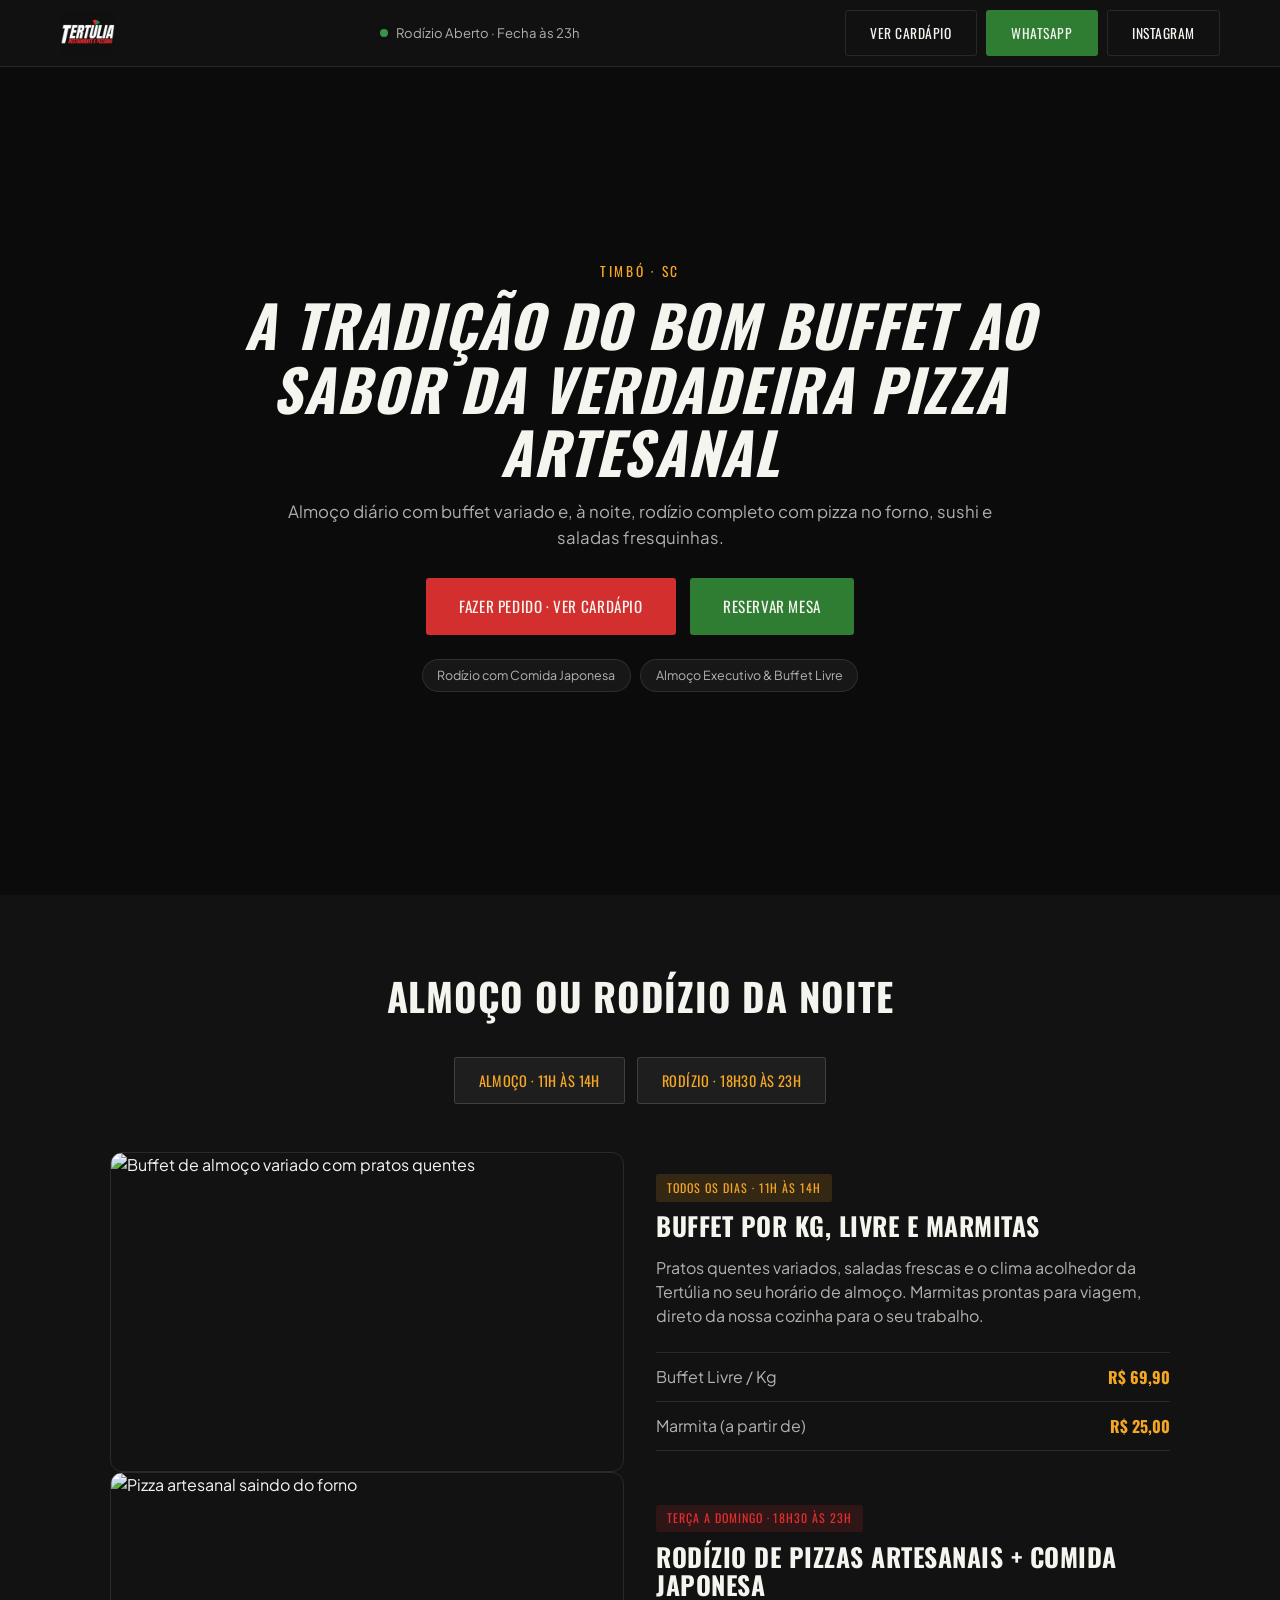
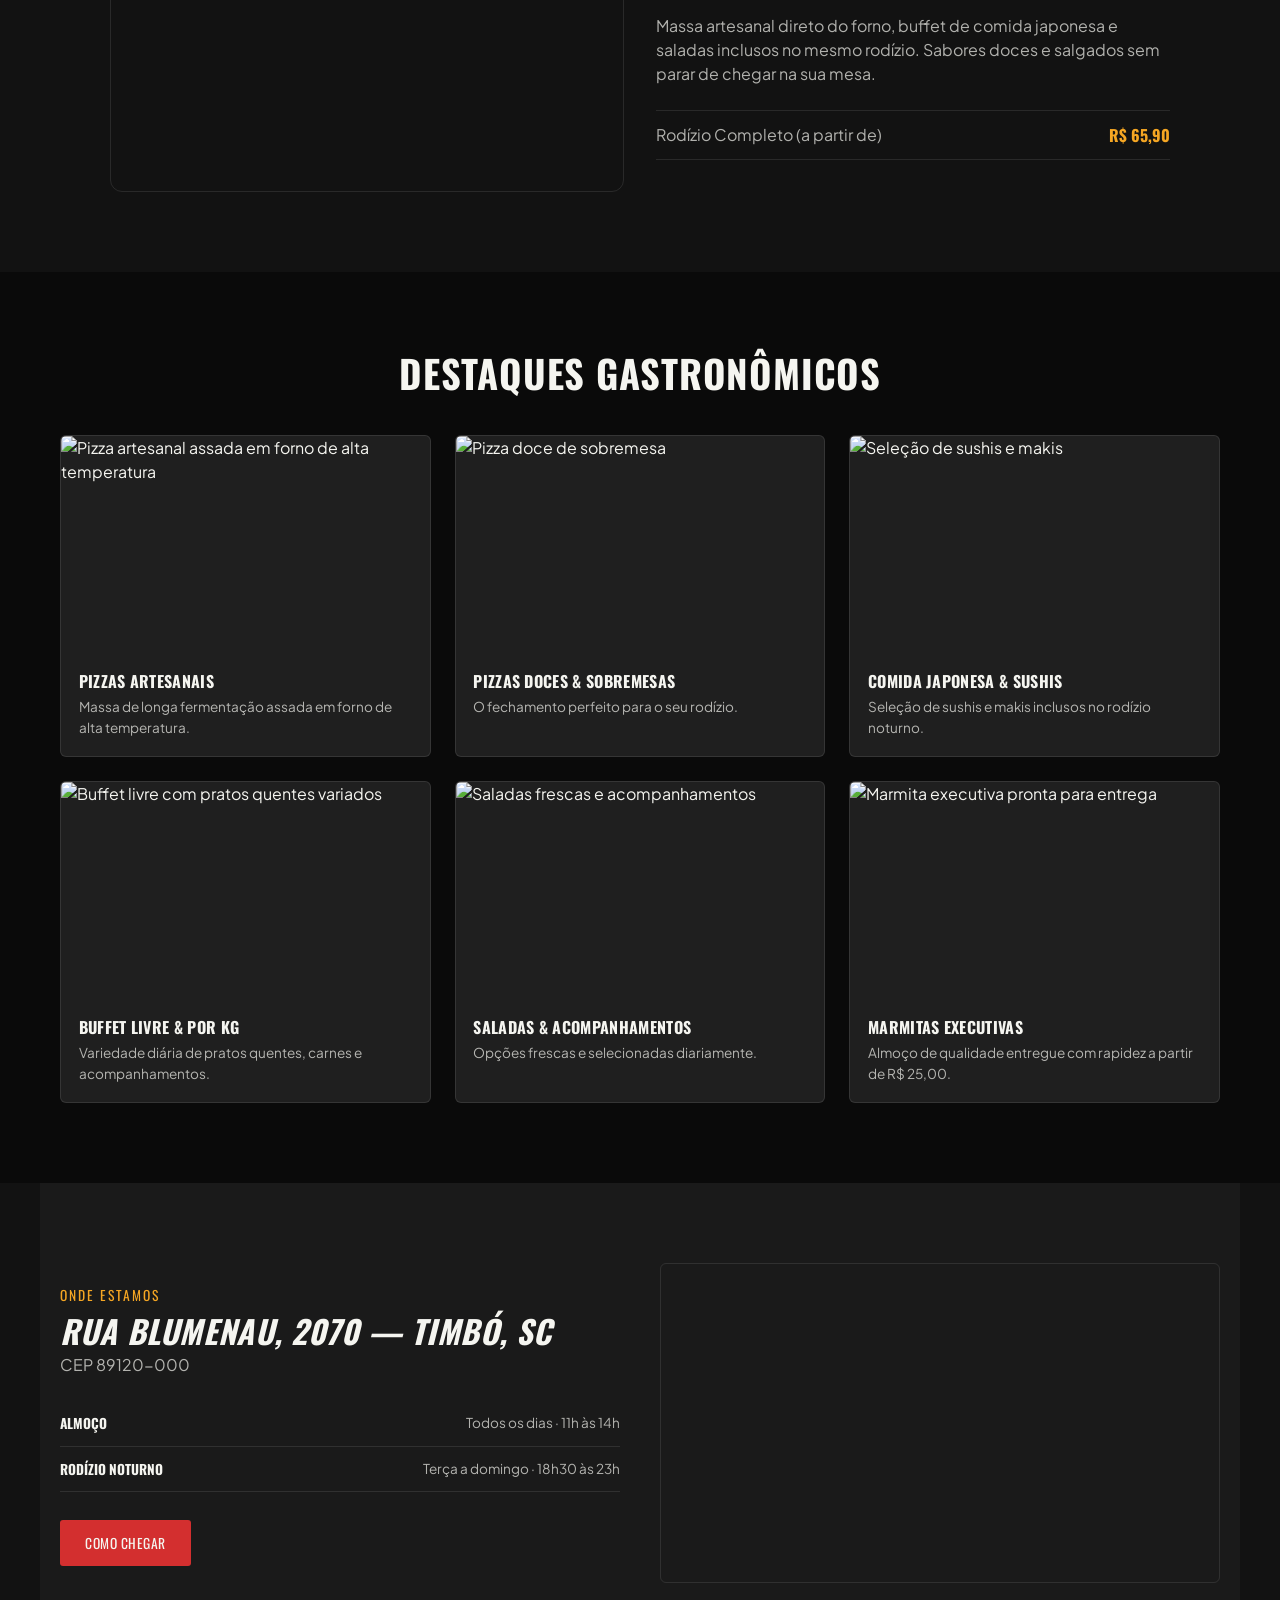
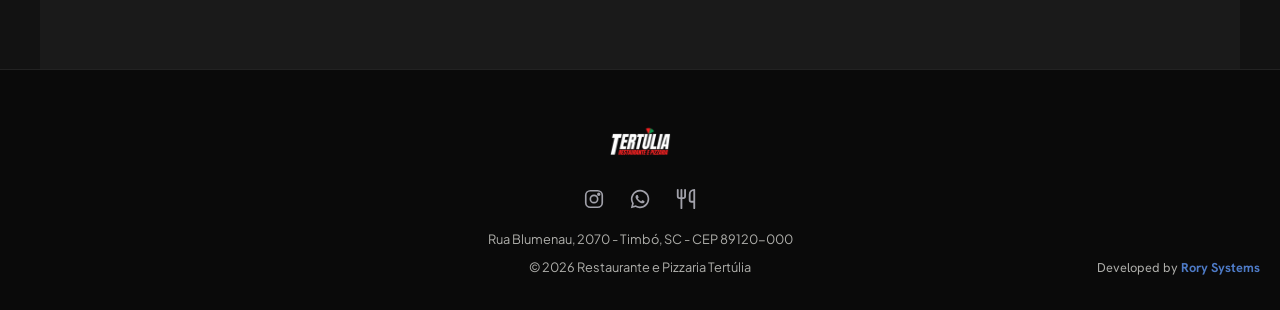
==== index.html @ 8b4a603d "Landing page Tertulia Restaurante e Pizzaria Site estatico (HTML/CSS/JS) com hero, secoes de almoco/" ====
<!DOCTYPE html>
<html lang="pt-BR">
<head>
<meta charset="UTF-8">
<meta name="viewport" content="width=device-width, initial-scale=1.0">
<title>Tertúlia Restaurante e Pizzaria — Timbó, SC</title>
<meta name="description" content="Almoço com buffet variado e rodízio de pizza artesanal com comida japonesa, em Timbó-SC. Peça pelo WhatsApp ou veja o cardápio digital.">
<link rel="preconnect" href="https://fonts.googleapis.com">
<link rel="preconnect" href="https://fonts.gstatic.com" crossorigin>
<link href="https://fonts.googleapis.com/css2?family=Oswald:wght@500;600;700&family=Plus+Jakarta+Sans:wght@400;500;600;700&family=Hanken+Grotesk:wght@500;700&display=swap" rel="stylesheet">
<link rel="stylesheet" href="styles.css">
</head>
<body>

<header class="site-header" id="topo">
  <div class="header-inner">
    <a href="#topo" class="logo-link">
      <img src="Screenshot_logo_baixa_resolucao.png" alt="Tertúlia Restaurante e Pizzaria" class="logo-img">
    </a>
    <div class="status-badge" id="statusBadge">
      <span class="status-dot" id="statusDot"></span>
      <span id="statusText">Verificando horário...</span>
    </div>
    <div class="header-actions">
      <a href="https://cardapio.link/pizzariaerestaurantetertulia" target="_blank" rel="noopener" class="btn btn-outline">Ver Cardápio</a>
      <a href="https://wa.me/554733828318?text=Ol%C3%A1!%20Quero%20fazer%20uma%20reserva%20na%20Tert%C3%BAlia." target="_blank" rel="noopener" class="btn btn-whatsapp">WhatsApp</a>
      <a href="https://www.instagram.com/restauranteepizzariatertulia/" target="_blank" rel="noopener" class="btn btn-outline">Instagram</a>
    </div>
  </div>
</header>

<main>

  <section class="hero">
    <div class="hero-overlay"></div>
    <div class="hero-content">
      <p class="hero-kicker">Timbó · SC</p>
      <h1>A tradição do bom buffet ao sabor da verdadeira pizza artesanal</h1>
      <p class="hero-subtitle">Almoço diário com buffet variado e, à noite, rodízio completo com pizza no forno, sushi e saladas fresquinhas.</p>
      <div class="hero-ctas">
        <a href="https://cardapio.link/pizzariaerestaurantetertulia" target="_blank" rel="noopener" class="btn btn-primary btn-lg">Fazer Pedido · Ver Cardápio</a>
        <a href="https://wa.me/554733828318?text=Ol%C3%A1!%20Quero%20reservar%20uma%20mesa%20na%20Tert%C3%BAlia." target="_blank" rel="noopener" class="btn btn-whatsapp btn-lg">Reservar Mesa</a>
      </div>
      <div class="hero-badges">
        <span class="floating-badge">Rodízio com Comida Japonesa</span>
        <span class="floating-badge">Almoço Executivo &amp; Buffet Livre</span>
      </div>
    </div>
  </section>

  <section class="experience reveal" id="experiencia">
    <div class="section-head">
      <h2>Almoço ou Rodízio da Noite</h2>
    </div>

    <div class="tabs">
      <span class="tab-pill">Almoço · 11h às 14h</span>
      <span class="tab-pill">Rodízio · 18h30 às 23h</span>
    </div>

    <div class="tab-panel" id="panel-dia">
      <div class="panel-media">
        <!-- Placeholder Unsplash — substituir por foto real do buffet do cliente -->
        <img src="https://images.unsplash.com/photo-1662982696492-057328dce48b?auto=format&fit=crop&w=1200&q=80" alt="Buffet de almoço variado com pratos quentes">
      </div>
      <div class="panel-text">
        <span class="tag tag-gold">Todos os dias · 11h às 14h</span>
        <h3>Buffet por Kg, Livre e Marmitas</h3>
        <p>Pratos quentes variados, saladas frescas e o clima acolhedor da Tertúlia no seu horário de almoço. Marmitas prontas para viagem, direto da nossa cozinha para o seu trabalho.</p>
        <ul class="price-list">
          <li><span>Buffet Livre / Kg</span><strong>R$ 69,90</strong></li>
          <li><span>Marmita (a partir de)</span><strong>R$ 25,00</strong></li>
        </ul>
      </div>
    </div>

    <div class="tab-panel" id="panel-noite">
      <div class="panel-media">
        <!-- Placeholder Unsplash — substituir por foto real do rodízio do cliente -->
        <img src="https://images.unsplash.com/photo-1513104890138-7c749659a591?auto=format&fit=crop&w=1200&q=80" alt="Pizza artesanal saindo do forno">
      </div>
      <div class="panel-text">
        <span class="tag tag-red">Terça a domingo · 18h30 às 23h</span>
        <h3>Rodízio de Pizzas Artesanais + Comida Japonesa</h3>
        <p>Massa artesanal direto do forno, buffet de comida japonesa e saladas inclusos no mesmo rodízio. Sabores doces e salgados sem parar de chegar na sua mesa.</p>
        <ul class="price-list">
          <li><span>Rodízio Completo (a partir de)</span><strong>R$ 65,90</strong></li>
        </ul>
      </div>
    </div>
  </section>

  <section class="showcase reveal" id="cardapio">
    <div class="section-head">
      <h2>Destaques Gastronômicos</h2>
    </div>
    <div class="showcase-grid">
      <article class="dish-card">
        <!-- Unsplash placeholder — trocar por foto real -->
        <img src="https://images.unsplash.com/photo-1513104890138-7c749659a591?q=80&w=800" alt="Pizza artesanal assada em forno de alta temperatura">
        <div class="dish-info">
          <h3>Pizzas Artesanais</h3>
          <p>Massa de longa fermentação assada em forno de alta temperatura.</p>
        </div>
      </article>
      <article class="dish-card">
        <!-- Unsplash placeholder — trocar por foto real -->
        <img src="https://images.unsplash.com/photo-1716237387665-85caef84051c?q=80&w=800" alt="Pizza doce de sobremesa">
        <div class="dish-info">
          <h3>Pizzas Doces &amp; Sobremesas</h3>
          <p>O fechamento perfeito para o seu rodízio.</p>
        </div>
      </article>
      <article class="dish-card">
        <!-- Unsplash placeholder — trocar por foto real -->
        <img src="https://images.unsplash.com/photo-1579871494447-9811cf80d66c?q=80&w=800" alt="Seleção de sushis e makis">
        <div class="dish-info">
          <h3>Comida Japonesa &amp; Sushis</h3>
          <p>Seleção de sushis e makis inclusos no rodízio noturno.</p>
        </div>
      </article>
      <article class="dish-card">
        <!-- Unsplash placeholder — trocar por foto real -->
        <img src="https://images.unsplash.com/photo-1662982696492-057328dce48b?q=80&w=800" alt="Buffet livre com pratos quentes variados">
        <div class="dish-info">
          <h3>Buffet Livre &amp; por Kg</h3>
          <p>Variedade diária de pratos quentes, carnes e acompanhamentos.</p>
        </div>
      </article>
      <article class="dish-card">
        <!-- Unsplash placeholder — trocar por foto real -->
        <img src="https://images.unsplash.com/photo-1512621776951-a57141f2eefd?q=80&w=800" alt="Saladas frescas e acompanhamentos">
        <div class="dish-info">
          <h3>Saladas &amp; Acompanhamentos</h3>
          <p>Opções frescas e selecionadas diariamente.</p>
        </div>
      </article>
      <article class="dish-card">
        <!-- Unsplash placeholder — trocar por foto real -->
        <img src="https://images.unsplash.com/photo-1616645258469-ec681c17f3ee?q=80&w=800" alt="Marmita executiva pronta para entrega">
        <div class="dish-info">
          <h3>Marmitas Executivas</h3>
          <p>Almoço de qualidade entregue com rapidez a partir de R$ 25,00.</p>
        </div>
      </article>
    </div>
  </section>

  <section class="location reveal" id="local">
    <div class="location-info">
      <p class="eyebrow">Onde estamos</p>
      <h2>Rua Blumenau, 2070 — Timbó, SC</h2>
      <p class="location-cep">CEP 89120-000</p>
      <ul class="hours-list">
        <li><strong>Almoço</strong><span>Todos os dias · 11h às 14h</span></li>
        <li><strong>Rodízio Noturno</strong><span>Terça a domingo · 18h30 às 23h</span></li>
      </ul>
      <a href="https://www.google.com/maps/search/?api=1&query=Rua+Blumenau+2070+Timb%C3%B3+SC" target="_blank" rel="noopener" class="btn btn-primary">Como Chegar</a>
    </div>
    <div class="location-map">
      <iframe
        title="Mapa Tertúlia Restaurante e Pizzaria"
        src="https://www.google.com/maps?q=Rua+Blumenau,+2070,+Timb%C3%B3,+SC&output=embed"
        loading="lazy"
        referrerpolicy="no-referrer-when-downgrade">
      </iframe>
    </div>
  </section>

</main>

<footer class="site-footer">
  <img src="Screenshot_logo_baixa_resolucao.png" alt="Tertúlia" class="footer-logo">
  <div class="footer-links">
    <a href="https://www.instagram.com/restauranteepizzariatertulia/" target="_blank" rel="noopener" aria-label="Instagram da Tertúlia" title="Instagram">
      <svg class="footer-icon" viewBox="0 0 24 24" width="22" height="22" fill="none" stroke="currentColor" stroke-width="1.8"><rect x="3" y="3" width="18" height="18" rx="5"/><circle cx="12" cy="12" r="4"/><circle cx="17.2" cy="6.8" r="1"/></svg>
    </a>
    <a href="https://wa.me/554733828318" target="_blank" rel="noopener" aria-label="WhatsApp da Tertúlia" title="WhatsApp">
      <svg class="footer-icon" viewBox="0 0 24 24" width="22" height="22" fill="currentColor" stroke="none"><path d="M12 2a10 10 0 0 0-8.66 15L2 22l5.14-1.31A10 10 0 1 0 12 2Zm0 18.2a8.16 8.16 0 0 1-4.17-1.14l-.3-.18-3.05.78.82-2.97-.2-.3A8.2 8.2 0 1 1 12 20.2Zm4.5-6.13c-.24-.12-1.44-.71-1.66-.79-.22-.08-.38-.12-.55.12-.16.24-.63.79-.77.95-.14.16-.28.18-.52.06-.24-.12-1.02-.38-1.94-1.2-.72-.64-1.2-1.43-1.34-1.67-.14-.24-.02-.37.11-.49.11-.11.24-.28.36-.42.12-.14.16-.24.24-.4.08-.16.04-.3-.02-.42-.06-.12-.55-1.33-.76-1.82-.2-.48-.4-.42-.55-.42h-.47c-.16 0-.42.06-.64.3-.22.24-.85.83-.85 2.02s.87 2.35.99 2.51c.12.16 1.71 2.61 4.14 3.66.58.25 1.03.4 1.38.51.58.18 1.11.16 1.53.1.47-.07 1.44-.59 1.64-1.16.2-.57.2-1.06.14-1.16-.06-.1-.22-.16-.46-.28Z"/></svg>
    </a>
    <a href="https://cardapio.link/pizzariaerestaurantetertulia" target="_blank" rel="noopener" aria-label="Cardápio Digital da Tertúlia" title="Cardápio Digital">
      <svg class="footer-icon" viewBox="0 0 24 24" width="24" height="24" fill="none" stroke="currentColor" stroke-width="2" stroke-linecap="round" stroke-linejoin="round"><path d="M3 2v7c0 1.1.9 2 2 2h4a2 2 0 0 0 2-2V2"/><path d="M7 2v20"/><path d="M21 15V2v0a5 5 0 0 0-5 5v6c0 1.1.9 2 2 2h3Zm0 0v7"/></svg>
    </a>
  </div>
  <p class="footer-address">Rua Blumenau, 2070 - Timbó, SC - CEP 89120-000</p>
  <div class="footer-bottom">
    <p class="footer-copy">&copy; <span id="anoAtual"></span> Restaurante e Pizzaria Tertúlia</p>
    <p class="footer-credit">Developed by <a href="https://www.rorysystems.com/" target="_blank" rel="noopener">Rory Systems</a></p>
  </div>
</footer>

<div class="mobile-bar">
  <a href="https://wa.me/554733828318?text=Ol%C3%A1!%20Quero%20fazer%20um%20pedido." target="_blank" rel="noopener" class="btn btn-whatsapp">Pedir no WhatsApp</a>
  <a href="https://cardapio.link/pizzariaerestaurantetertulia" target="_blank" rel="noopener" class="btn btn-primary">Ver Cardápio</a>
</div>

<script src="script.js"></script>
</body>
</html>
---- styles.css ----
:root {
  --bg-dark: #121212;
  --bg-darker: #0a0a0a;
  --bg-mid: #1a1a1a;
  --bg-card: #1f1f1f;
  --border-subtle: rgba(245, 245, 240, 0.1);
  --red: #D32F2F;
  --red-bright: #E52E2E;
  --white: #F5F5F0;
  --white-dim: rgba(245, 245, 240, 0.7);
  --green: #2E7D32;
  --green-bright: #37944c;
  --gold: #F5A623;
  --font-title: 'Oswald', sans-serif;
  --font-body: 'Plus Jakarta Sans', sans-serif;
}

* { box-sizing: border-box; margin: 0; padding: 0; }

html { scroll-behavior: smooth; }

body {
  background: var(--bg-dark);
  color: var(--white);
  font-family: var(--font-body);
  line-height: 1.5;
  padding-bottom: 72px;
}

img { max-width: 100%; display: block; }

h1, h2, h3 {
  font-family: var(--font-title);
  text-transform: uppercase;
  letter-spacing: 0.02em;
  line-height: 1.1;
}

a { color: inherit; text-decoration: none; }

.eyebrow {
  color: var(--gold);
  font-family: var(--font-title);
  text-transform: uppercase;
  letter-spacing: 0.15em;
  font-size: 0.85rem;
  margin-bottom: 0.5rem;
}

/* Scroll reveal */
.reveal {
  opacity: 0;
  transform: translateY(20px);
  transition: opacity 0.6s ease, transform 0.6s ease;
}
.reveal.fade-in { opacity: 1; transform: translateY(0); }

/* Buttons */
.btn {
  display: inline-flex;
  align-items: center;
  justify-content: center;
  padding: 0.75rem 1.5rem;
  border-radius: 3px;
  font-family: var(--font-title);
  text-transform: uppercase;
  font-size: 0.85rem;
  letter-spacing: 0.04em;
  white-space: nowrap;
  transition: transform 0.15s ease, filter 0.15s ease;
  border: 1px solid transparent;
}
.btn:hover { transform: translateY(-2px); filter: brightness(1.1); }

.btn-primary { background: var(--red); color: var(--white); }
.btn-whatsapp { background: var(--green); color: var(--white); }
.btn-outline { background: transparent; border-color: var(--border-subtle); color: var(--white); }
.btn-lg { padding: 1rem 2rem; font-size: 0.95rem; }

.icon-link {
  display: inline-flex;
  align-items: center;
  justify-content: center;
  width: 36px;
  height: 36px;
  border-radius: 50%;
  border: 1px solid var(--border-subtle);
  color: var(--white-dim);
  transition: color 0.15s ease, border-color 0.15s ease, transform 0.15s ease;
}
.icon-link:hover { color: var(--white); border-color: var(--white-dim); transform: translateY(-2px); }

/* Header */
.site-header {
  position: sticky;
  top: 0;
  z-index: 50;
  background: rgba(18, 18, 18, 0.92);
  backdrop-filter: blur(8px);
  border-bottom: 1px solid var(--border-subtle);
}
.header-inner {
  max-width: 1200px;
  margin: 0 auto;
  padding: 0.6rem 1.25rem;
  display: flex;
  align-items: center;
  justify-content: space-between;
  gap: 1rem;
  flex-wrap: wrap;
}
.logo-img,
.footer-logo {
  mix-blend-mode: screen !important;
  background-color: transparent !important;
  object-fit: contain;
}
.logo-img { height: 44px; width: auto; }

.status-badge {
  display: flex;
  align-items: center;
  gap: 0.5rem;
  font-size: 0.82rem;
  color: var(--white-dim);
  order: 3;
  width: 100%;
  justify-content: center;
}
.status-dot {
  width: 8px;
  height: 8px;
  border-radius: 50%;
  background: var(--gold);
  flex-shrink: 0;
}
.status-dot.aberto { background: var(--green-bright); }
.status-dot.fechado { background: var(--red-bright); }

.header-actions { display: flex; align-items: center; gap: 0.6rem; }

@media (min-width: 768px) {
  .status-badge { order: 0; width: auto; }
}

/* Hero */
.hero {
  position: relative;
  min-height: 92vh;
  display: flex;
  align-items: center;
  justify-content: center;
  text-align: center;
  background: url('https://images.unsplash.com/photo-1579751626657-72bc17010498?auto=format&fit=crop&w=1600&q=80') center/cover no-repeat;
}
.hero-overlay {
  position: absolute;
  inset: 0;
  background: linear-gradient(0deg, rgba(10,10,10,0.85) 0%, rgba(10,10,10,0.85) 100%);
}
.hero-content {
  position: relative;
  max-width: 900px;
  padding: 3rem 1.5rem 3.5rem;
  display: flex;
  flex-direction: column;
  align-items: center;
}
.hero-kicker {
  font-family: var(--font-title);
  color: var(--gold);
  text-transform: uppercase;
  letter-spacing: 0.2em;
  font-size: 0.85rem;
  margin-bottom: 0.75rem;
}
.hero h1 {
  font-size: clamp(2rem, 6vw, 3.6rem);
  font-style: italic;
  margin-bottom: 1rem;
}
.hero-subtitle {
  font-size: 1.05rem;
  color: var(--white-dim);
  max-width: 60ch;
  margin: 0 auto 1.75rem;
}
.hero-ctas { display: flex; flex-wrap: wrap; justify-content: center; gap: 0.9rem; margin-bottom: 1.5rem; }
.hero-badges { display: flex; flex-wrap: wrap; justify-content: center; gap: 0.6rem; }
.floating-badge {
  border: 1px solid var(--border-subtle);
  background: rgba(255,255,255,0.05);
  padding: 0.4rem 0.9rem;
  border-radius: 999px;
  font-size: 0.78rem;
  color: var(--white-dim);
}

/* Section head shared */
.section-head { text-align: center; max-width: 640px; margin: 0 auto 2.5rem; padding: 0 1.5rem; }
.section-head h2 { font-size: clamp(1.6rem, 4vw, 2.4rem); }

section { padding: 5rem 0; }

/* Experience tabs */
.experience { background: var(--bg-dark); }
.tabs {
  display: flex;
  justify-content: center;
  gap: 0.75rem;
  margin: 0 auto 3rem;
  padding: 0 1.25rem;
  flex-wrap: wrap;
}
.tab-pill {
  font-family: var(--font-title);
  text-transform: uppercase;
  letter-spacing: 0.03em;
  background: rgba(255, 255, 255, 0.05);
  border: 1px solid rgba(255, 255, 255, 0.15);
  color: var(--gold);
  padding: 0.75rem 1.5rem;
  border-radius: 3px;
  cursor: default;
  font-size: 0.9rem;
}

.tab-panel {
  max-width: 1100px;
  margin: 0 auto;
  padding: 0 1.25rem;
  display: grid;
  grid-template-columns: 1fr;
  gap: 2rem;
  align-items: center;
}
.panel-media img {
  width: 100%;
  height: 320px;
  object-fit: cover;
  aspect-ratio: 4 / 3;
  border-radius: 12px;
  border: 1px solid var(--border-subtle);
}
.panel-text h3 { font-size: 1.6rem; margin: 0.6rem 0 1rem; }
.panel-text p { color: var(--white-dim); margin-bottom: 1.5rem; }

.tag {
  display: inline-block;
  font-size: 0.75rem;
  text-transform: uppercase;
  letter-spacing: 0.08em;
  padding: 0.3rem 0.7rem;
  border-radius: 3px;
  font-family: var(--font-title);
}
.tag-gold { background: rgba(245,166,35,0.15); color: var(--gold); }
.tag-red { background: rgba(211,47,47,0.15); color: var(--red-bright); }

.price-list { list-style: none; border-top: 1px solid var(--border-subtle); }
.price-list li {
  display: flex;
  justify-content: space-between;
  padding: 0.75rem 0;
  border-bottom: 1px solid var(--border-subtle);
  color: var(--white-dim);
}
.price-list li strong { color: var(--gold); font-family: var(--font-title); }

@media (min-width: 860px) {
  .tab-panel { grid-template-columns: 1fr 1fr; }
}

/* Showcase */
.showcase { background: var(--bg-darker); }
.showcase-grid {
  max-width: 1200px;
  margin: 0 auto;
  padding: 0 1.25rem;
  display: grid;
  grid-template-columns: repeat(3, 1fr);
  gap: 1.5rem;
}
.dish-card {
  position: relative;
  border-radius: 6px;
  overflow: hidden;
  border: 1px solid var(--border-subtle);
  background: var(--bg-card);
  transition: transform 0.3s ease, box-shadow 0.3s ease;
}
.dish-card:hover {
  transform: translateY(-6px);
  box-shadow: 0 10px 30px rgba(0,0,0,0.5);
}
.dish-card img { width: 100%; height: 220px; object-fit: cover; }
.dish-info { padding: 1.1rem; }
.dish-info h3 { font-size: 1rem; margin-bottom: 0.4rem; }
.dish-info p { color: var(--white-dim); font-size: 0.85rem; }

@media (max-width: 860px) {
  .showcase-grid { grid-template-columns: 1fr; }
}

/* Location */
.location {
  background: var(--bg-mid);
  max-width: 1200px;
  margin: 0 auto;
  display: grid;
  grid-template-columns: 1fr;
  gap: 2.5rem;
  padding: 5rem 1.25rem;
}
.location h2 { font-size: clamp(1.4rem, 3.5vw, 2rem); margin: 0.4rem 0 0.3rem; font-style: italic; }
.location-cep { color: var(--white-dim); margin-bottom: 1.5rem; }
.hours-list { list-style: none; margin-bottom: 1.75rem; }
.hours-list li {
  display: flex;
  justify-content: space-between;
  padding: 0.75rem 0;
  border-bottom: 1px solid var(--border-subtle);
  font-family: var(--font-title);
  text-transform: uppercase;
  font-size: 0.85rem;
}
.hours-list li span { color: var(--white-dim); text-transform: none; font-family: var(--font-body); }
.location-map iframe {
  width: 100%;
  height: 320px;
  border: 1px solid var(--border-subtle);
  border-radius: 6px;
}

@media (min-width: 900px) {
  .location { grid-template-columns: 1fr 1fr; align-items: center; }
}

/* Footer */
.site-footer {
  background: var(--bg-darker);
  text-align: center;
  padding: 3rem 1.25rem 2rem;
  border-top: 1px solid var(--border-subtle);
}
.footer-logo {
  height: 50px;
  width: auto;
  margin: 0 auto 1.25rem;
}
.footer-links {
  display: flex;
  justify-content: center;
  align-items: center;
  gap: 24px;
  flex-wrap: wrap;
  margin-bottom: 1.25rem;
}
.footer-links a { display: inline-flex; }
.footer-icon {
  width: 22px;
  height: 22px;
  color: #A1A1AA;
  transition: color 0.3s ease, transform 0.3s ease;
  display: inline-block;
  vertical-align: middle;
}
.footer-icon:hover { color: #E52E2E; transform: translateY(-2px); }
.footer-address { color: var(--white-dim); font-size: 0.8rem; margin-top: 0.3rem; }

.footer-bottom {
  position: relative;
  display: flex;
  justify-content: center;
  align-items: center;
  margin-top: 0.6rem;
}
.footer-copy { color: var(--white-dim); font-size: 0.8rem; }
.footer-credit {
  position: absolute;
  right: 0;
  font-size: 0.8rem;
  font-family: 'Hanken Grotesk', sans-serif;
  color: var(--white-dim);
}

@media (max-width: 640px) {
  .footer-bottom { flex-direction: column; gap: 0.4rem; }
  .footer-credit { position: static; }
}
.footer-credit a {
  color: #4E7BC7;
  font-weight: 700;
  transition: color 0.2s ease;
}
.footer-credit a:hover { color: #2C4A7C; }

/* Mobile sticky bar */
.mobile-bar {
  position: fixed;
  bottom: 0;
  left: 0;
  right: 0;
  z-index: 60;
  display: flex;
  gap: 0.5rem;
  padding: 0.6rem 0.75rem;
  background: rgba(10,10,10,0.97);
  border-top: 1px solid var(--border-subtle);
}
.mobile-bar .btn { flex: 1; }

@media (min-width: 768px) {
  .mobile-bar { display: none; }
  body { padding-bottom: 0; }
}
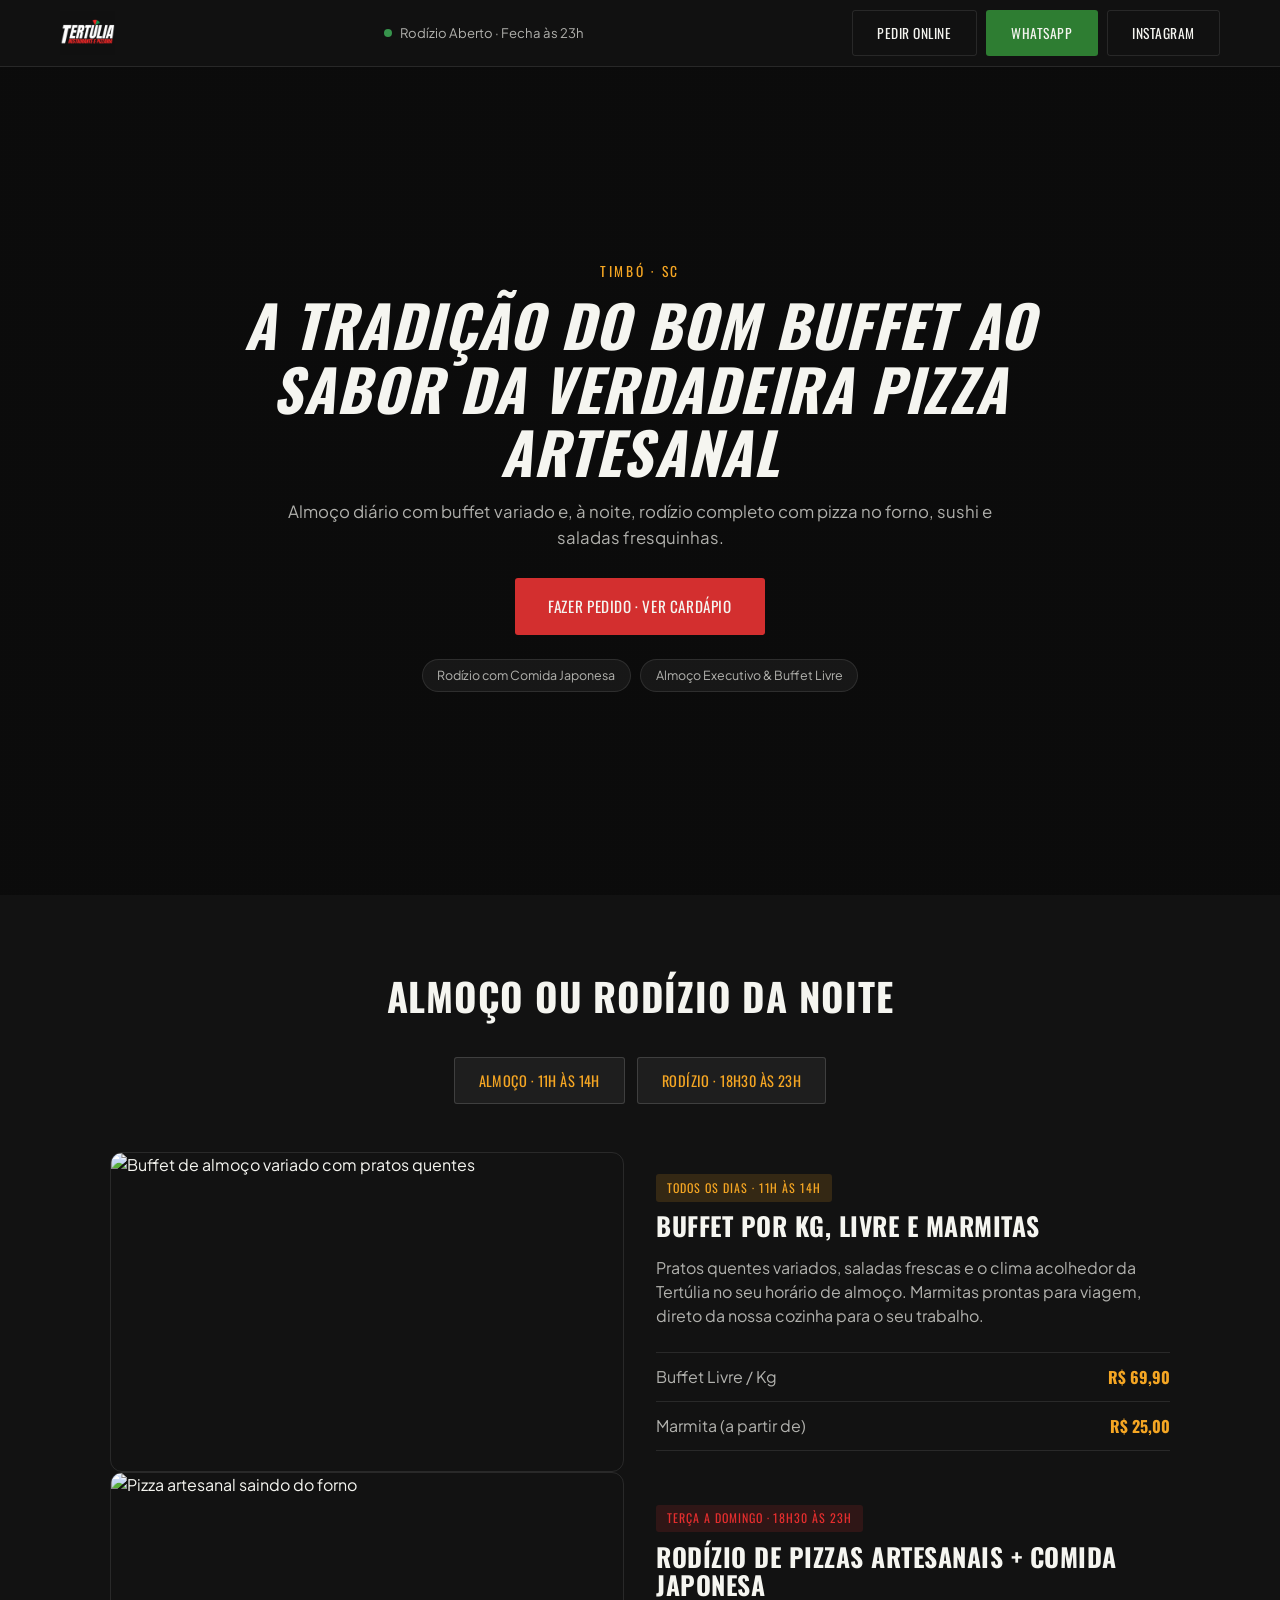
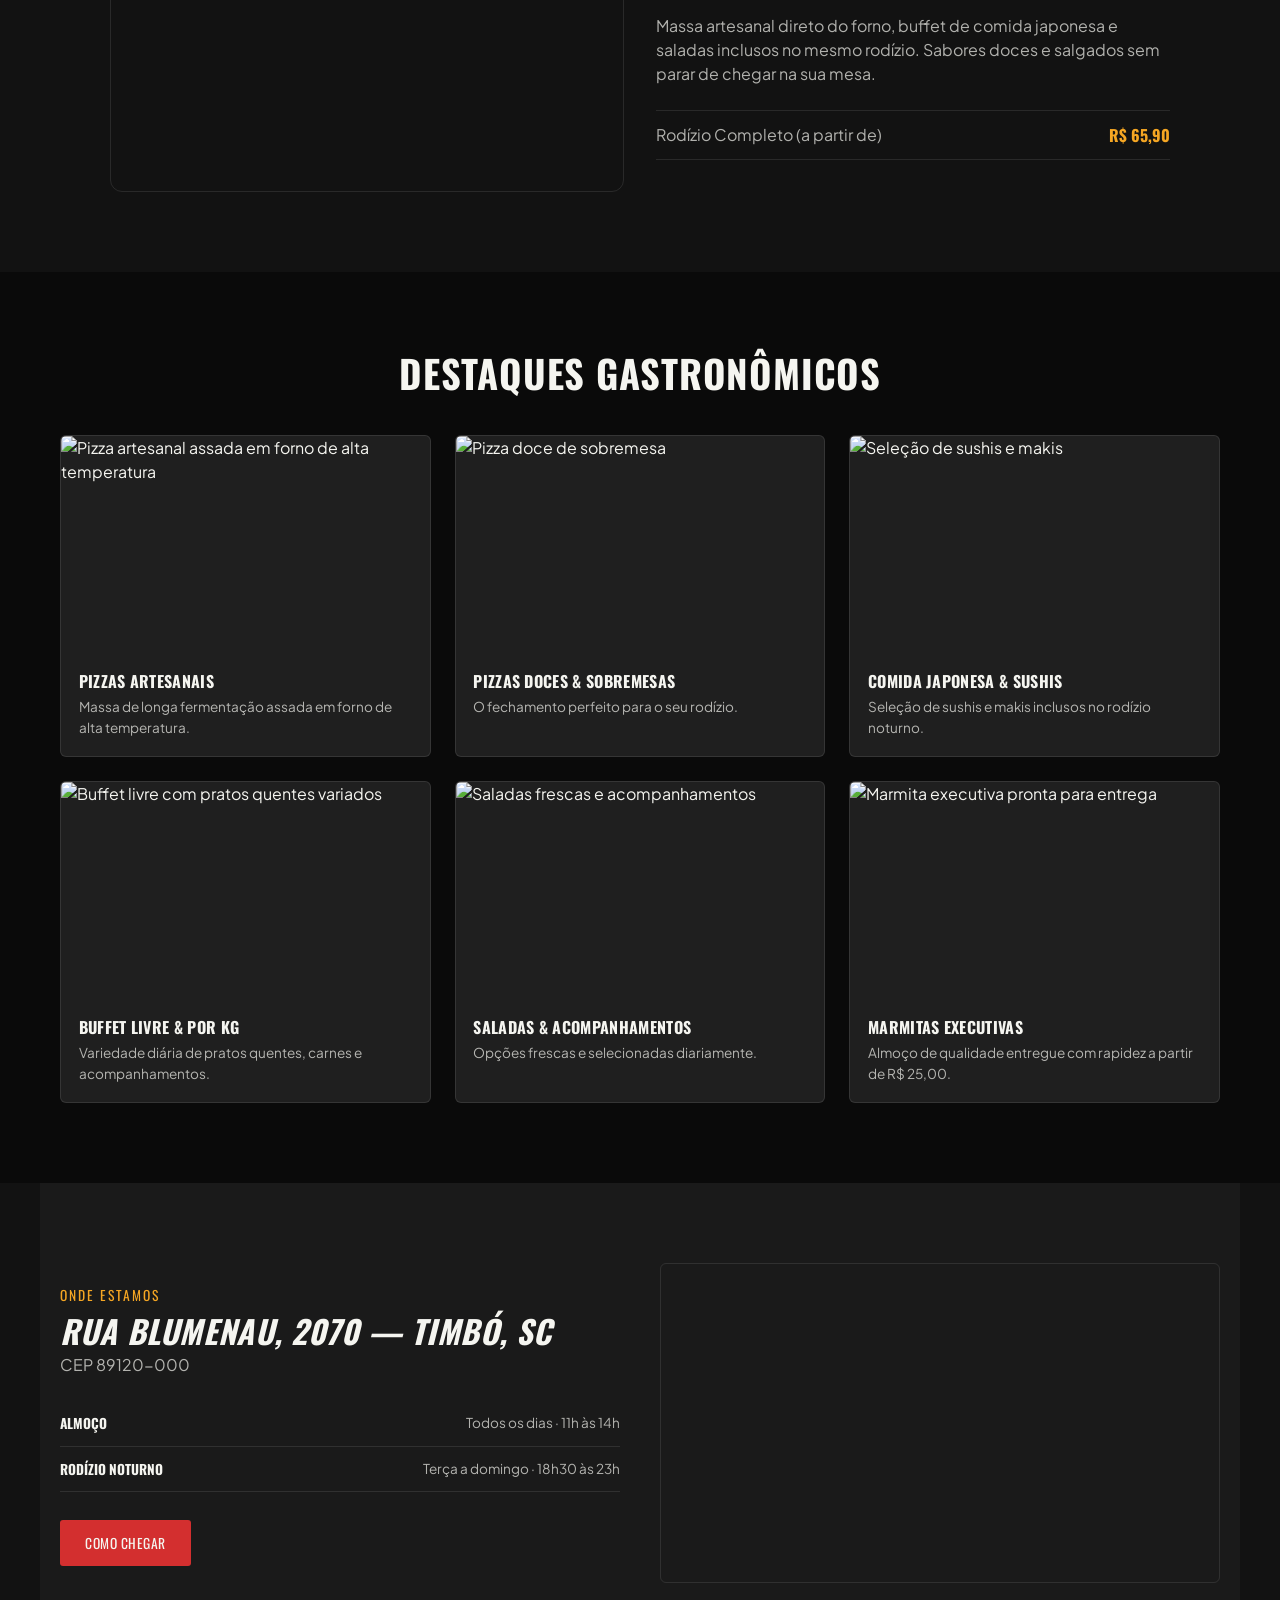
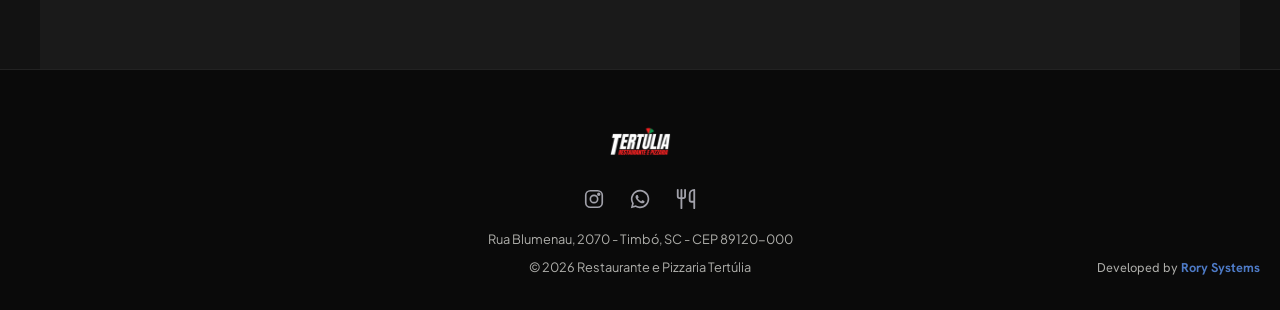
==== commit bc7e91aa: "Ajusta header mobile, corrige overflow horizontal e simplifica CTAs do hero - Header mobile: logo à " ====
--- a/index.html
+++ b/index.html
@@ -22,7 +22,7 @@
       <span id="statusText">Verificando horário...</span>
     </div>
     <div class="header-actions">
-      <a href="https://cardapio.link/pizzariaerestaurantetertulia" target="_blank" rel="noopener" class="btn btn-outline">Ver Cardápio</a>
+      <a href="https://cardapio.link/pizzariaerestaurantetertulia" target="_blank" rel="noopener" class="btn btn-outline">Pedir Online</a>
       <a href="https://wa.me/554733828318?text=Ol%C3%A1!%20Quero%20fazer%20uma%20reserva%20na%20Tert%C3%BAlia." target="_blank" rel="noopener" class="btn btn-whatsapp">WhatsApp</a>
       <a href="https://www.instagram.com/restauranteepizzariatertulia/" target="_blank" rel="noopener" class="btn btn-outline">Instagram</a>
     </div>
@@ -39,7 +39,6 @@
       <p class="hero-subtitle">Almoço diário com buffet variado e, à noite, rodízio completo com pizza no forno, sushi e saladas fresquinhas.</p>
       <div class="hero-ctas">
         <a href="https://cardapio.link/pizzariaerestaurantetertulia" target="_blank" rel="noopener" class="btn btn-primary btn-lg">Fazer Pedido · Ver Cardápio</a>
-        <a href="https://wa.me/554733828318?text=Ol%C3%A1!%20Quero%20reservar%20uma%20mesa%20na%20Tert%C3%BAlia." target="_blank" rel="noopener" class="btn btn-whatsapp btn-lg">Reservar Mesa</a>
       </div>
       <div class="hero-badges">
         <span class="floating-badge">Rodízio com Comida Japonesa</span>
--- a/styles.css
+++ b/styles.css
@@ -17,7 +17,10 @@
 
 * { box-sizing: border-box; margin: 0; padding: 0; }
 
-html { scroll-behavior: smooth; }
+html {
+  scroll-behavior: smooth;
+  overflow-x: hidden;
+}
 
 body {
   background: var(--bg-dark);
@@ -25,6 +28,9 @@
   font-family: var(--font-body);
   line-height: 1.5;
   padding-bottom: 72px;
+  max-width: 100%;
+  /* clip (não hidden) para não criar scroll container e quebrar o header sticky */
+  overflow-x: clip;
 }
 
 img { max-width: 100%; display: block; }
@@ -95,12 +101,17 @@
   position: sticky;
   top: 0;
   z-index: 50;
+  width: 100%;
+  max-width: 100%;
+  overflow-x: hidden;
   background: rgba(18, 18, 18, 0.92);
   backdrop-filter: blur(8px);
   border-bottom: 1px solid var(--border-subtle);
 }
 .header-inner {
+  width: 100%;
   max-width: 1200px;
+  min-width: 0;
   margin: 0 auto;
   padding: 0.6rem 1.25rem;
   display: flex;
@@ -108,6 +119,12 @@
   justify-content: space-between;
   gap: 1rem;
   flex-wrap: wrap;
+}
+.logo-link {
+  display: flex;
+  align-items: center;
+  flex: 0 1 auto;
+  min-width: 0;
 }
 .logo-img,
 .footer-logo {
@@ -115,7 +132,7 @@
   background-color: transparent !important;
   object-fit: contain;
 }
-.logo-img { height: 44px; width: auto; }
+.logo-img { height: 44px; width: auto; max-width: 100%; }
 
 .status-badge {
   display: flex;
@@ -137,10 +154,41 @@
 .status-dot.aberto { background: var(--green-bright); }
 .status-dot.fechado { background: var(--red-bright); }
 
-.header-actions { display: flex; align-items: center; gap: 0.6rem; }
+.header-actions {
+  display: flex;
+  align-items: center;
+  flex-wrap: nowrap;
+  flex-shrink: 0;
+  gap: 0.6rem;
+}
 
 @media (min-width: 768px) {
   .status-badge { order: 0; width: auto; }
+}
+
+/* Header mobile: logo à esquerda e os 3 botões à direita, na mesma linha */
+@media (max-width: 767px) {
+  .header-inner {
+    padding: 0.55rem 0.75rem;
+    gap: 0.45rem 0.5rem;
+  }
+  .logo-img { height: 38px; }
+  .header-actions { gap: 0.3rem; }
+  .header-actions .btn {
+    padding: 0.45rem 0.55rem;
+    font-size: 0.68rem;
+    letter-spacing: 0.02em;
+  }
+  .status-badge { font-size: 0.75rem; }
+}
+
+@media (max-width: 360px) {
+  .logo-img { height: 34px; }
+  .header-actions .btn {
+    padding: 0.4rem 0.45rem;
+    font-size: 0.62rem;
+    letter-spacing: 0.01em;
+  }
 }
 
 /* Hero */
@@ -160,6 +208,7 @@
 }
 .hero-content {
   position: relative;
+  width: 100%;
   max-width: 900px;
   padding: 3rem 1.5rem 3.5rem;
   display: flex;
@@ -185,7 +234,12 @@
   max-width: 60ch;
   margin: 0 auto 1.75rem;
 }
-.hero-ctas { display: flex; flex-wrap: wrap; justify-content: center; gap: 0.9rem; margin-bottom: 1.5rem; }
+/* CTAs do hero: só no desktop. No mobile/tablet a barra fixa inferior já tem os mesmos botões */
+.hero-ctas { display: none; }
+@media (min-width: 768px) {
+  .hero-ctas { display: flex; flex-wrap: wrap; justify-content: center; gap: 0.9rem; margin-bottom: 1.5rem; }
+  .hero-ctas .btn { max-width: 100%; }
+}
 .hero-badges { display: flex; flex-wrap: wrap; justify-content: center; gap: 0.6rem; }
 .floating-badge {
   border: 1px solid var(--border-subtle);
@@ -230,12 +284,16 @@
   margin: 0 auto;
   padding: 0 1.25rem;
   display: grid;
-  grid-template-columns: 1fr;
+  /* minmax(0, 1fr): impede que a imagem (aspect-ratio 4/3) alargue a coluna além da tela */
+  grid-template-columns: minmax(0, 1fr);
   gap: 2rem;
   align-items: center;
 }
+.panel-media,
+.panel-text { min-width: 0; }
 .panel-media img {
   width: 100%;
+  max-width: 100%;
   height: 320px;
   object-fit: cover;
   aspect-ratio: 4 / 3;
@@ -268,7 +326,7 @@
 .price-list li strong { color: var(--gold); font-family: var(--font-title); }
 
 @media (min-width: 860px) {
-  .tab-panel { grid-template-columns: 1fr 1fr; }
+  .tab-panel { grid-template-columns: minmax(0, 1fr) minmax(0, 1fr); }
 }
 
 /* Showcase */
@@ -408,7 +466,13 @@
   background: rgba(10,10,10,0.97);
   border-top: 1px solid var(--border-subtle);
 }
-.mobile-bar .btn { flex: 1; }
+.mobile-bar .btn {
+  flex: 1 1 0;
+  min-width: 0;
+  padding: 0.7rem 0.5rem;
+  white-space: normal;
+  text-align: center;
+}
 
 @media (min-width: 768px) {
   .mobile-bar { display: none; }
